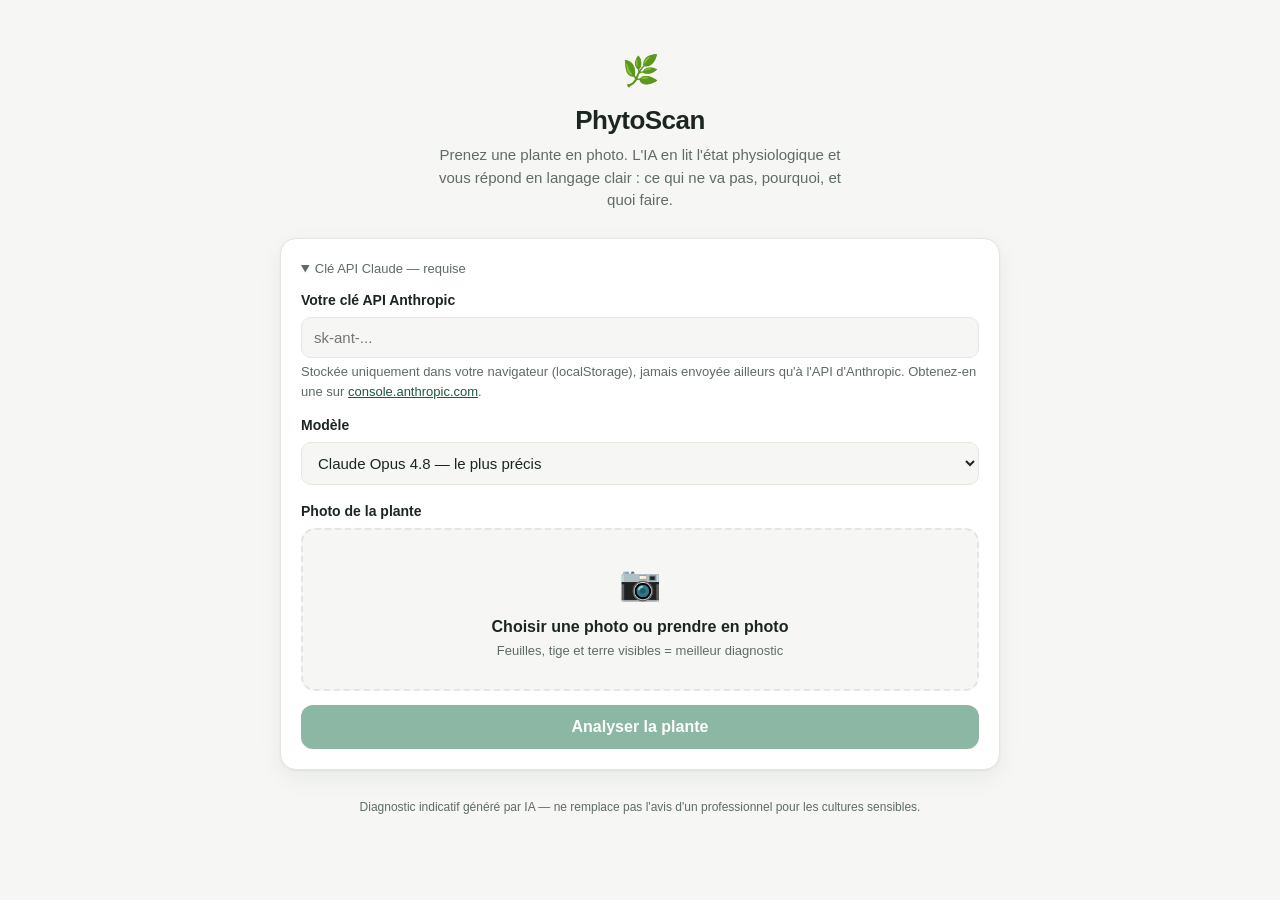
==== site/plante.html @ bd62c809 "Add PhytoScan: plant health diagnosis from a photo via Claude Vision" ====
<!doctype html>
<html lang="fr">
<head>
<meta charset="utf-8">
<meta name="viewport" content="width=device-width, initial-scale=1">
<title>PhytoScan — diagnostic de plante par photo</title>
<style>
  :root {
    --bg: #f6f7f4;
    --card: #ffffff;
    --ink: #1c2620;
    --muted: #5f6b63;
    --line: #e3e7e0;
    --brand: #2f7d5b;
    --brand-ink: #1c5a3f;
    --accent: #e8f3ec;
    --warn: #b7791f;
    --warn-bg: #fdf3e2;
    --crit: #c0392b;
    --crit-bg: #fbeae8;
    --ok: #2f7d5b;
    --ok-bg: #e8f3ec;
    --shadow: 0 1px 2px rgba(20,40,30,.06), 0 8px 24px rgba(20,40,30,.06);
    --radius: 16px;
  }
  @media (prefers-color-scheme: dark) {
    :root {
      --bg: #10140f;
      --card: #171d16;
      --ink: #e9efe8;
      --muted: #9aa89e;
      --line: #2a332a;
      --brand: #5cb98a;
      --brand-ink: #8fd4ad;
      --accent: #17281f;
      --warn: #e0a94e;
      --warn-bg: #2a2213;
      --crit: #e57a6d;
      --crit-bg: #2c1815;
      --ok: #5cb98a;
      --ok-bg: #17281f;
      --shadow: 0 1px 2px rgba(0,0,0,.3), 0 8px 24px rgba(0,0,0,.35);
    }
  }
  * { box-sizing: border-box; }
  body {
    margin: 0;
    font-family: -apple-system, BlinkMacSystemFont, "Segoe UI", Roboto, Helvetica, Arial, sans-serif;
    background: var(--bg);
    color: var(--ink);
    line-height: 1.5;
    -webkit-font-smoothing: antialiased;
  }
  .wrap { max-width: 760px; margin: 0 auto; padding: 24px 20px 64px; }
  header { text-align: center; padding: 24px 0 8px; }
  .logo { font-size: 30px; }
  h1 { font-size: 26px; margin: 8px 0 4px; letter-spacing: -.02em; }
  .sub { color: var(--muted); margin: 0 auto; max-width: 52ch; font-size: 15px; }
  .card {
    background: var(--card);
    border: 1px solid var(--line);
    border-radius: var(--radius);
    box-shadow: var(--shadow);
    padding: 20px;
    margin-top: 18px;
  }
  label { font-weight: 600; font-size: 14px; display: block; margin-bottom: 6px; }
  .hint { color: var(--muted); font-size: 13px; margin: 4px 0 0; }
  input[type="password"], select {
    width: 100%;
    padding: 11px 12px;
    border: 1px solid var(--line);
    border-radius: 10px;
    background: var(--bg);
    color: var(--ink);
    font-size: 15px;
  }
  .row { display: flex; gap: 12px; flex-wrap: wrap; }
  .row > div { flex: 1 1 200px; }
  a { color: var(--brand-ink); }
  .drop {
    border: 2px dashed var(--line);
    border-radius: 14px;
    padding: 28px 16px;
    text-align: center;
    cursor: pointer;
    transition: border-color .15s, background .15s;
    background: var(--bg);
  }
  .drop:hover, .drop.drag { border-color: var(--brand); background: var(--accent); }
  .drop .big { font-size: 34px; }
  .drop .t { font-weight: 600; margin-top: 6px; }
  .drop .s { color: var(--muted); font-size: 13px; margin-top: 2px; }
  #preview { display: none; margin-top: 14px; }
  #preview img { width: 100%; max-height: 360px; object-fit: contain; border-radius: 12px; background: var(--bg); }
  .btn {
    appearance: none; border: 0; cursor: pointer;
    background: var(--brand); color: #fff;
    font-size: 16px; font-weight: 600;
    padding: 13px 18px; border-radius: 12px; width: 100%;
    margin-top: 14px;
    transition: filter .15s, opacity .15s;
  }
  .btn:hover { filter: brightness(1.05); }
  .btn:disabled { opacity: .55; cursor: not-allowed; }
  .btn.ghost { background: transparent; color: var(--brand-ink); border: 1px solid var(--line); margin-top: 8px; }
  .hidden { display: none !important; }
  /* results */
  .score-head { display: flex; align-items: center; gap: 18px; }
  .gauge { position: relative; width: 92px; height: 92px; flex: none; }
  .gauge svg { transform: rotate(-90deg); }
  .gauge .val { position: absolute; inset: 0; display: grid; place-items: center; font-size: 22px; font-weight: 700; }
  .badge { display: inline-flex; align-items: center; gap: 6px; font-size: 13px; font-weight: 600; padding: 4px 10px; border-radius: 999px; }
  .b-sain { background: var(--ok-bg); color: var(--ok); }
  .b-attention { background: var(--warn-bg); color: var(--warn); }
  .b-critique { background: var(--crit-bg); color: var(--crit); }
  .resume { font-size: 17px; margin: 14px 0 0; }
  .plant-name { color: var(--muted); font-size: 14px; margin-top: 2px; }
  h2 { font-size: 15px; text-transform: uppercase; letter-spacing: .04em; color: var(--muted); margin: 22px 0 10px; }
  .diag {
    border: 1px solid var(--line); border-radius: 12px; padding: 14px; margin-bottom: 10px;
    border-left: 4px solid var(--line);
  }
  .diag.g-faible { border-left-color: var(--ok); }
  .diag.g-moyenne { border-left-color: var(--warn); }
  .diag.g-elevee { border-left-color: var(--crit); }
  .diag .top { display: flex; justify-content: space-between; gap: 10px; align-items: baseline; }
  .diag .name { font-weight: 600; }
  .diag .meta { font-size: 12px; color: var(--muted); white-space: nowrap; }
  .chips { margin-top: 8px; display: flex; flex-wrap: wrap; gap: 6px; }
  .chip { font-size: 12px; background: var(--bg); border: 1px solid var(--line); color: var(--muted); padding: 3px 9px; border-radius: 999px; }
  ul.actions { margin: 6px 0 0; padding-left: 20px; }
  ul.actions li { margin: 6px 0; }
  .error { background: var(--crit-bg); color: var(--crit); border: 1px solid var(--line); border-radius: 12px; padding: 12px 14px; margin-top: 14px; font-size: 14px; }
  .spinner { width: 18px; height: 18px; border: 2px solid rgba(255,255,255,.4); border-top-color: #fff; border-radius: 50%; display: inline-block; vertical-align: -3px; margin-right: 8px; animation: spin .8s linear infinite; }
  @keyframes spin { to { transform: rotate(360deg); } }
  footer { text-align: center; color: var(--muted); font-size: 12px; margin-top: 28px; }
  details.key summary { cursor: pointer; font-size: 13px; color: var(--muted); }
</style>
</head>
<body>
<div class="wrap">
  <header>
    <div class="logo">🌿</div>
    <h1>PhytoScan</h1>
    <p class="sub">Prenez une plante en photo. L'IA en lit l'état physiologique et vous répond en langage clair : ce qui ne va pas, pourquoi, et quoi faire.</p>
  </header>

  <div class="card">
    <details class="key" id="keyBlock">
      <summary>Clé API Claude — <span id="keyStatus">requise</span></summary>
      <div style="margin-top:12px">
        <label for="apiKey">Votre clé API Anthropic</label>
        <input id="apiKey" type="password" placeholder="sk-ant-..." autocomplete="off">
        <p class="hint">Stockée uniquement dans votre navigateur (localStorage), jamais envoyée ailleurs qu'à l'API d'Anthropic. Obtenez-en une sur <a href="https://console.anthropic.com/settings/keys" target="_blank" rel="noopener">console.anthropic.com</a>.</p>
      </div>
    </details>

    <div class="row" style="margin-top:14px">
      <div>
        <label for="model">Modèle</label>
        <select id="model">
          <option value="claude-opus-4-8">Claude Opus 4.8 — le plus précis</option>
          <option value="claude-sonnet-5">Claude Sonnet 5 — bon équilibre</option>
          <option value="claude-haiku-4-5">Claude Haiku 4.5 — rapide & éco</option>
        </select>
      </div>
    </div>

    <div style="margin-top:16px">
      <label>Photo de la plante</label>
      <div class="drop" id="drop">
        <div class="big">📷</div>
        <div class="t">Choisir une photo ou prendre en photo</div>
        <div class="s">Feuilles, tige et terre visibles = meilleur diagnostic</div>
      </div>
      <input id="file" type="file" accept="image/*" capture="environment" class="hidden">
      <div id="preview"><img id="previewImg" alt="Aperçu de la plante"></div>
    </div>

    <button class="btn" id="analyze" disabled>Analyser la plante</button>
    <div id="error" class="error hidden"></div>
  </div>

  <div id="results" class="card hidden">
    <div class="score-head">
      <div class="gauge">
        <svg width="92" height="92" viewBox="0 0 92 92">
          <circle cx="46" cy="46" r="40" fill="none" stroke="var(--line)" stroke-width="8"/>
          <circle id="gaugeArc" cx="46" cy="46" r="40" fill="none" stroke="var(--brand)" stroke-width="8" stroke-linecap="round" stroke-dasharray="251.2" stroke-dashoffset="251.2"/>
        </svg>
        <div class="val" id="scoreVal">–</div>
      </div>
      <div>
        <span id="stateBadge" class="badge">—</span>
        <div class="plant-name" id="plantName"></div>
      </div>
    </div>
    <p class="resume" id="resume"></p>

    <h2 id="diagTitle">Diagnostics</h2>
    <div id="diagList"></div>

    <h2>Que faire</h2>
    <ul class="actions" id="actionList"></ul>

    <button class="btn ghost" id="again">Analyser une autre plante</button>
  </div>

  <footer>
    Diagnostic indicatif généré par IA — ne remplace pas l'avis d'un professionnel pour les cultures sensibles.
  </footer>
</div>

<script>
const $ = (id) => document.getElementById(id);
const keyInput = $("apiKey"), fileInput = $("file"), drop = $("drop");
const analyzeBtn = $("analyze"), errBox = $("error"), results = $("results");
let imageData = null, imageMime = null;

// --- API key persistence ---
const savedKey = localStorage.getItem("phytoscan_key");
if (savedKey) { keyInput.value = savedKey; $("keyStatus").textContent = "enregistrée ✓"; }
else { $("keyBlock").open = true; }
keyInput.addEventListener("input", () => {
  const v = keyInput.value.trim();
  if (v) { localStorage.setItem("phytoscan_key", v); $("keyStatus").textContent = "enregistrée ✓"; }
  else { localStorage.removeItem("phytoscan_key"); $("keyStatus").textContent = "requise"; }
  refreshBtn();
});
const savedModel = localStorage.getItem("phytoscan_model");
if (savedModel) $("model").value = savedModel;
$("model").addEventListener("change", () => localStorage.setItem("phytoscan_model", $("model").value));

// --- File / camera handling ---
drop.addEventListener("click", () => fileInput.click());
drop.addEventListener("dragover", (e) => { e.preventDefault(); drop.classList.add("drag"); });
drop.addEventListener("dragleave", () => drop.classList.remove("drag"));
drop.addEventListener("drop", (e) => {
  e.preventDefault(); drop.classList.remove("drag");
  if (e.dataTransfer.files[0]) handleFile(e.dataTransfer.files[0]);
});
fileInput.addEventListener("change", () => { if (fileInput.files[0]) handleFile(fileInput.files[0]); });

function handleFile(file) {
  if (!file.type.startsWith("image/")) { showError("Merci de choisir un fichier image."); return; }
  hideError();
  const reader = new FileReader();
  reader.onload = (e) => downscale(e.target.result);
  reader.readAsDataURL(file);
}

// Downscale to keep the request light (max 1568px long edge)
function downscale(dataUrl) {
  const img = new Image();
  img.onload = () => {
    const max = 1568;
    let { width, height } = img;
    if (Math.max(width, height) > max) {
      const r = max / Math.max(width, height);
      width = Math.round(width * r); height = Math.round(height * r);
    }
    const canvas = document.createElement("canvas");
    canvas.width = width; canvas.height = height;
    canvas.getContext("2d").drawImage(img, 0, 0, width, height);
    const out = canvas.toDataURL("image/jpeg", 0.9);
    imageMime = "image/jpeg";
    imageData = out.split(",")[1];
    $("previewImg").src = out;
    $("preview").style.display = "block";
    refreshBtn();
  };
  img.src = dataUrl;
}

function refreshBtn() {
  analyzeBtn.disabled = !(imageData && keyInput.value.trim());
}

// --- Analysis ---
const SCHEMA = {
  type: "object",
  properties: {
    plante_identifiee: { type: "string" },
    etat_general: { type: "string", enum: ["sain", "attention", "critique"] },
    score_sante: { type: "integer" },
    resume: { type: "string" },
    diagnostics: {
      type: "array",
      items: {
        type: "object",
        properties: {
          probleme: { type: "string" },
          categorie: { type: "string", enum: ["eau", "lumiere", "nutriments", "parasites", "maladie", "temperature", "croissance", "autre"] },
          gravite: { type: "string", enum: ["faible", "moyenne", "elevee"] },
          indices_visuels: { type: "array", items: { type: "string" } },
          confiance: { type: "string", enum: ["faible", "moyenne", "elevee"] }
        },
        required: ["probleme", "categorie", "gravite", "indices_visuels", "confiance"],
        additionalProperties: false
      }
    },
    actions: { type: "array", items: { type: "string" } }
  },
  required: ["plante_identifiee", "etat_general", "score_sante", "resume", "diagnostics", "actions"],
  additionalProperties: false
};

const SYSTEM = `Tu es un expert en physiologie végétale et phytopathologie. À partir d'une photo, tu évalues l'état d'une plante et tu le traduis en un message clair et humain, sans jargon inutile.

Analyse les signes visibles : manque ou excès d'eau (flétrissement, texture, taches, jaunissement), carences (azote, potassium, magnésium…), parasites (pucerons, araignées rouges, cochenilles), maladies (oïdium, mildiou, taches fongiques), stress thermique ou lumineux, croissance anormale.

Règles :
- score_sante : entier 0–100 (100 = plante en parfaite santé).
- etat_general : "sain" (score ≥ 75), "attention" (40–74), "critique" (< 40).
- resume : 1 à 3 phrases, ton bienveillant et concret, comme si tu parlais au propriétaire de la plante.
- diagnostics : uniquement les problèmes réellement visibles ; liste vide si la plante est saine. indices_visuels = ce que tu observes sur la photo qui justifie le diagnostic.
- actions : gestes concrets et priorisés. Si aucune photo de plante n'est identifiable, score bas, resume qui explique poliment le problème, et actions = reprendre une photo nette.
- Réponds en français.`;

analyzeBtn.addEventListener("click", analyze);

async function analyze() {
  hideError();
  const key = keyInput.value.trim();
  if (!key || !imageData) return;
  analyzeBtn.disabled = true;
  const original = analyzeBtn.textContent;
  analyzeBtn.innerHTML = '<span class="spinner"></span>Analyse en cours…';

  try {
    const res = await fetch("https://api.anthropic.com/v1/messages", {
      method: "POST",
      headers: {
        "content-type": "application/json",
        "x-api-key": key,
        "anthropic-version": "2023-06-01",
        "anthropic-dangerous-direct-browser-access": "true"
      },
      body: JSON.stringify({
        model: $("model").value,
        max_tokens: 1500,
        system: SYSTEM,
        output_config: { format: { type: "json_schema", schema: SCHEMA } },
        messages: [{
          role: "user",
          content: [
            { type: "image", source: { type: "base64", media_type: imageMime, data: imageData } },
            { type: "text", text: "Analyse l'état physiologique de cette plante." }
          ]
        }]
      })
    });

    if (!res.ok) {
      let msg = "Erreur " + res.status;
      try { const j = await res.json(); if (j.error && j.error.message) msg += " — " + j.error.message; } catch (_) {}
      if (res.status === 401) msg = "Clé API invalide ou manquante. Vérifiez votre clé.";
      if (res.status === 429) msg = "Trop de requêtes ou quota atteint. Réessayez dans un instant.";
      throw new Error(msg);
    }

    const data = await res.json();
    const textBlock = (data.content || []).find(b => b.type === "text");
    if (!textBlock) throw new Error("Réponse inattendue de l'API.");
    render(JSON.parse(textBlock.text));
  } catch (e) {
    showError(e.message || "Une erreur est survenue.");
  } finally {
    analyzeBtn.innerHTML = original;
    analyzeBtn.disabled = false;
  }
}

const CAT_ICON = { eau: "💧", lumiere: "☀️", nutriments: "🧪", parasites: "🐛", maladie: "🦠", temperature: "🌡️", croissance: "📏", autre: "🔎" };
const CAT_LABEL = { eau: "Eau", lumiere: "Lumière", nutriments: "Nutriments", parasites: "Parasites", maladie: "Maladie", temperature: "Température", croissance: "Croissance", autre: "Autre" };
const GRAV_LABEL = { faible: "gravité faible", moyenne: "gravité moyenne", elevee: "gravité élevée" };

function render(r) {
  // gauge
  const score = Math.max(0, Math.min(100, r.score_sante));
  $("scoreVal").textContent = score;
  const arc = $("gaugeArc");
  const circ = 251.2;
  arc.style.strokeDashoffset = circ - (circ * score / 100);
  arc.style.stroke = score >= 75 ? "var(--ok)" : score >= 40 ? "var(--warn)" : "var(--crit)";

  const badge = $("stateBadge");
  badge.className = "badge b-" + r.etat_general;
  const bl = { sain: "✅ Plante saine", attention: "⚠️ À surveiller", critique: "⛔ État critique" };
  badge.textContent = bl[r.etat_general] || r.etat_general;

  $("plantName").textContent = r.plante_identifiee ? "Plante : " + r.plante_identifiee : "";
  $("resume").textContent = r.resume;

  // diagnostics
  const list = $("diagList");
  list.innerHTML = "";
  if (!r.diagnostics || r.diagnostics.length === 0) {
    $("diagTitle").classList.add("hidden");
  } else {
    $("diagTitle").classList.remove("hidden");
    r.diagnostics.forEach(d => {
      const el = document.createElement("div");
      el.className = "diag g-" + d.gravite;
      const chips = (d.indices_visuels || []).map(i => `<span class="chip">${esc(i)}</span>`).join("");
      el.innerHTML = `
        <div class="top">
          <div class="name">${CAT_ICON[d.categorie] || "🔎"} ${esc(d.probleme)}</div>
          <div class="meta">${CAT_LABEL[d.categorie] || ""} · ${GRAV_LABEL[d.gravite]} · confiance ${esc(d.confiance)}</div>
        </div>
        <div class="chips">${chips}</div>`;
      list.appendChild(el);
    });
  }

  // actions
  const ul = $("actionList");
  ul.innerHTML = "";
  (r.actions || []).forEach(a => {
    const li = document.createElement("li");
    li.textContent = a;
    ul.appendChild(li);
  });

  results.classList.remove("hidden");
  results.scrollIntoView({ behavior: "smooth", block: "start" });
}

function esc(s) { const d = document.createElement("div"); d.textContent = s; return d.innerHTML; }
function showError(m) { errBox.textContent = m; errBox.classList.remove("hidden"); }
function hideError() { errBox.classList.add("hidden"); }

$("again").addEventListener("click", () => {
  results.classList.add("hidden");
  imageData = null;
  $("preview").style.display = "none";
  fileInput.value = "";
  refreshBtn();
  window.scrollTo({ top: 0, behavior: "smooth" });
});
</script>
</body>
</html>
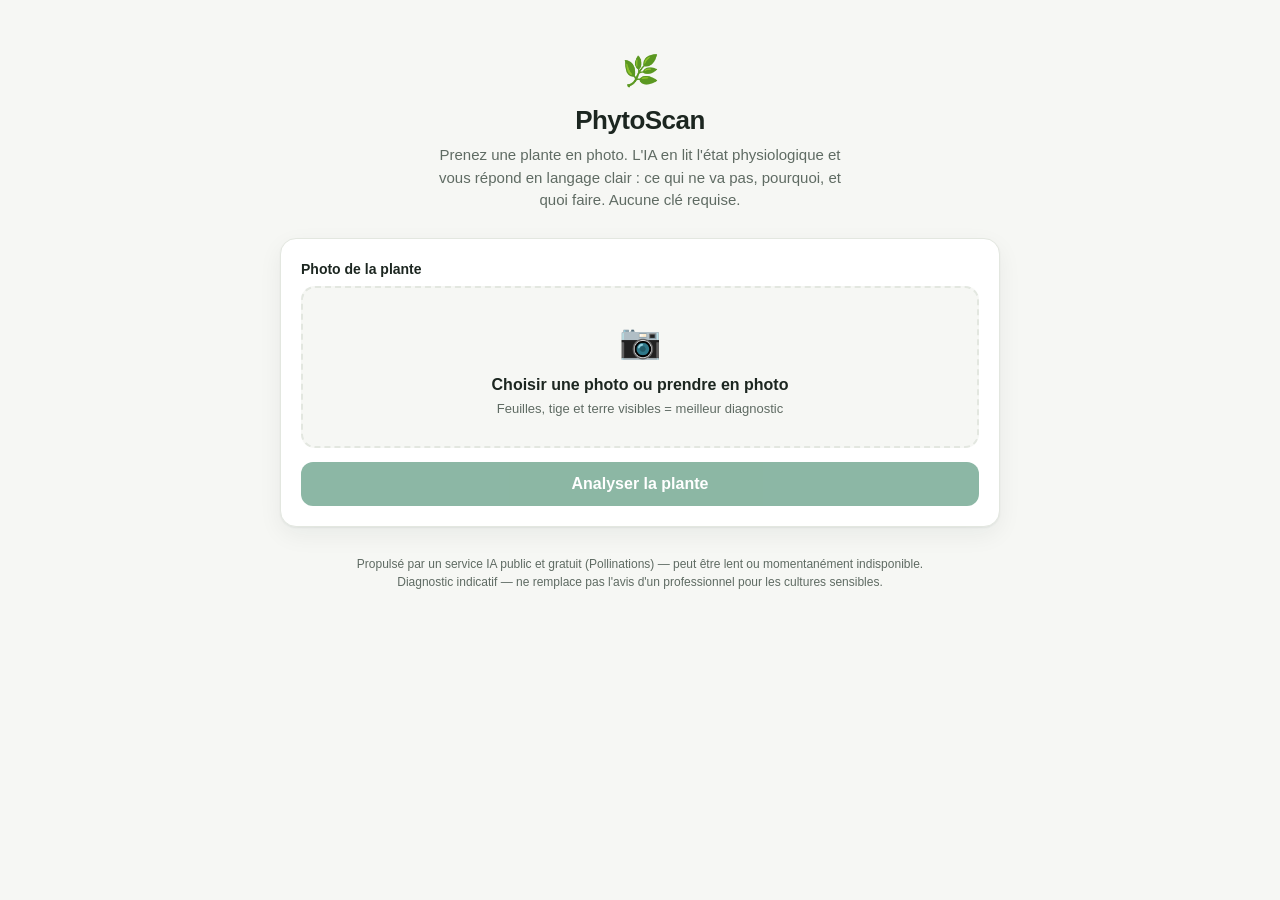
==== commit 5a989875: "PhytoScan: use free Pollinations LLM (no API key) instead of Claude API" ====
--- a/site/plante.html
+++ b/site/plante.html
@@ -65,18 +65,6 @@
     margin-top: 18px;
   }
   label { font-weight: 600; font-size: 14px; display: block; margin-bottom: 6px; }
-  .hint { color: var(--muted); font-size: 13px; margin: 4px 0 0; }
-  input[type="password"], select {
-    width: 100%;
-    padding: 11px 12px;
-    border: 1px solid var(--line);
-    border-radius: 10px;
-    background: var(--bg);
-    color: var(--ink);
-    font-size: 15px;
-  }
-  .row { display: flex; gap: 12px; flex-wrap: wrap; }
-  .row > div { flex: 1 1 200px; }
   a { color: var(--brand-ink); }
   .drop {
     border: 2px dashed var(--line);
@@ -135,7 +123,6 @@
   .spinner { width: 18px; height: 18px; border: 2px solid rgba(255,255,255,.4); border-top-color: #fff; border-radius: 50%; display: inline-block; vertical-align: -3px; margin-right: 8px; animation: spin .8s linear infinite; }
   @keyframes spin { to { transform: rotate(360deg); } }
   footer { text-align: center; color: var(--muted); font-size: 12px; margin-top: 28px; }
-  details.key summary { cursor: pointer; font-size: 13px; color: var(--muted); }
 </style>
 </head>
 <body>
@@ -143,31 +130,11 @@
   <header>
     <div class="logo">🌿</div>
     <h1>PhytoScan</h1>
-    <p class="sub">Prenez une plante en photo. L'IA en lit l'état physiologique et vous répond en langage clair : ce qui ne va pas, pourquoi, et quoi faire.</p>
+    <p class="sub">Prenez une plante en photo. L'IA en lit l'état physiologique et vous répond en langage clair : ce qui ne va pas, pourquoi, et quoi faire. Aucune clé requise.</p>
   </header>
 
   <div class="card">
-    <details class="key" id="keyBlock">
-      <summary>Clé API Claude — <span id="keyStatus">requise</span></summary>
-      <div style="margin-top:12px">
-        <label for="apiKey">Votre clé API Anthropic</label>
-        <input id="apiKey" type="password" placeholder="sk-ant-..." autocomplete="off">
-        <p class="hint">Stockée uniquement dans votre navigateur (localStorage), jamais envoyée ailleurs qu'à l'API d'Anthropic. Obtenez-en une sur <a href="https://console.anthropic.com/settings/keys" target="_blank" rel="noopener">console.anthropic.com</a>.</p>
-      </div>
-    </details>
-
-    <div class="row" style="margin-top:14px">
-      <div>
-        <label for="model">Modèle</label>
-        <select id="model">
-          <option value="claude-opus-4-8">Claude Opus 4.8 — le plus précis</option>
-          <option value="claude-sonnet-5">Claude Sonnet 5 — bon équilibre</option>
-          <option value="claude-haiku-4-5">Claude Haiku 4.5 — rapide & éco</option>
-        </select>
-      </div>
-    </div>
-
-    <div style="margin-top:16px">
+    <div>
       <label>Photo de la plante</label>
       <div class="drop" id="drop">
         <div class="big">📷</div>
@@ -208,29 +175,19 @@
   </div>
 
   <footer>
-    Diagnostic indicatif généré par IA — ne remplace pas l'avis d'un professionnel pour les cultures sensibles.
+    Propulsé par un service IA public et gratuit (Pollinations) — peut être lent ou momentanément indisponible.<br>
+    Diagnostic indicatif — ne remplace pas l'avis d'un professionnel pour les cultures sensibles.
   </footer>
 </div>
 
 <script>
 const $ = (id) => document.getElementById(id);
-const keyInput = $("apiKey"), fileInput = $("file"), drop = $("drop");
+const fileInput = $("file"), drop = $("drop");
 const analyzeBtn = $("analyze"), errBox = $("error"), results = $("results");
 let imageData = null, imageMime = null;
 
-// --- API key persistence ---
-const savedKey = localStorage.getItem("phytoscan_key");
-if (savedKey) { keyInput.value = savedKey; $("keyStatus").textContent = "enregistrée ✓"; }
-else { $("keyBlock").open = true; }
-keyInput.addEventListener("input", () => {
-  const v = keyInput.value.trim();
-  if (v) { localStorage.setItem("phytoscan_key", v); $("keyStatus").textContent = "enregistrée ✓"; }
-  else { localStorage.removeItem("phytoscan_key"); $("keyStatus").textContent = "requise"; }
-  refreshBtn();
-});
-const savedModel = localStorage.getItem("phytoscan_model");
-if (savedModel) $("model").value = savedModel;
-$("model").addEventListener("change", () => localStorage.setItem("phytoscan_model", $("model").value));
+const ENDPOINT = "https://text.pollinations.ai/openai";
+const MODEL = "openai";
 
 // --- File / camera handling ---
 drop.addEventListener("click", () => fileInput.click());
@@ -250,11 +207,11 @@
   reader.readAsDataURL(file);
 }
 
-// Downscale to keep the request light (max 1568px long edge)
+// Downscale to keep the request light for the free service (max 1280px long edge)
 function downscale(dataUrl) {
   const img = new Image();
   img.onload = () => {
-    const max = 1568;
+    const max = 1280;
     let { width, height } = img;
     if (Math.max(width, height) > max) {
       const r = max / Math.max(width, height);
@@ -263,9 +220,9 @@
     const canvas = document.createElement("canvas");
     canvas.width = width; canvas.height = height;
     canvas.getContext("2d").drawImage(img, 0, 0, width, height);
-    const out = canvas.toDataURL("image/jpeg", 0.9);
+    const out = canvas.toDataURL("image/jpeg", 0.85);
     imageMime = "image/jpeg";
-    imageData = out.split(",")[1];
+    imageData = out; // full data URL, used directly by the OpenAI-style image_url
     $("previewImg").src = out;
     $("preview").style.display = "block";
     refreshBtn();
@@ -273,112 +230,121 @@
   img.src = dataUrl;
 }
 
-function refreshBtn() {
-  analyzeBtn.disabled = !(imageData && keyInput.value.trim());
-}
-
-// --- Analysis ---
-const SCHEMA = {
-  type: "object",
-  properties: {
-    plante_identifiee: { type: "string" },
-    etat_general: { type: "string", enum: ["sain", "attention", "critique"] },
-    score_sante: { type: "integer" },
-    resume: { type: "string" },
-    diagnostics: {
-      type: "array",
-      items: {
-        type: "object",
-        properties: {
-          probleme: { type: "string" },
-          categorie: { type: "string", enum: ["eau", "lumiere", "nutriments", "parasites", "maladie", "temperature", "croissance", "autre"] },
-          gravite: { type: "string", enum: ["faible", "moyenne", "elevee"] },
-          indices_visuels: { type: "array", items: { type: "string" } },
-          confiance: { type: "string", enum: ["faible", "moyenne", "elevee"] }
-        },
-        required: ["probleme", "categorie", "gravite", "indices_visuels", "confiance"],
-        additionalProperties: false
-      }
-    },
-    actions: { type: "array", items: { type: "string" } }
-  },
-  required: ["plante_identifiee", "etat_general", "score_sante", "resume", "diagnostics", "actions"],
-  additionalProperties: false
-};
-
+function refreshBtn() { analyzeBtn.disabled = !imageData; }
+
+// --- Prompt: strict JSON, described inline (no server-side schema enforcement) ---
 const SYSTEM = `Tu es un expert en physiologie végétale et phytopathologie. À partir d'une photo, tu évalues l'état d'une plante et tu le traduis en un message clair et humain, sans jargon inutile.
 
 Analyse les signes visibles : manque ou excès d'eau (flétrissement, texture, taches, jaunissement), carences (azote, potassium, magnésium…), parasites (pucerons, araignées rouges, cochenilles), maladies (oïdium, mildiou, taches fongiques), stress thermique ou lumineux, croissance anormale.
 
-Règles :
-- score_sante : entier 0–100 (100 = plante en parfaite santé).
-- etat_general : "sain" (score ≥ 75), "attention" (40–74), "critique" (< 40).
-- resume : 1 à 3 phrases, ton bienveillant et concret, comme si tu parlais au propriétaire de la plante.
-- diagnostics : uniquement les problèmes réellement visibles ; liste vide si la plante est saine. indices_visuels = ce que tu observes sur la photo qui justifie le diagnostic.
-- actions : gestes concrets et priorisés. Si aucune photo de plante n'est identifiable, score bas, resume qui explique poliment le problème, et actions = reprendre une photo nette.
-- Réponds en français.`;
+Tu réponds UNIQUEMENT avec un objet JSON valide, sans texte autour, sans balises de code, correspondant EXACTEMENT à cette structure :
+{
+  "plante_identifiee": string,            // nom probable de la plante, ou "" si inconnu
+  "etat_general": "sain" | "attention" | "critique",
+  "score_sante": number,                  // entier 0-100 (100 = parfaite santé)
+  "resume": string,                       // 1 à 3 phrases, ton bienveillant et concret pour le propriétaire
+  "diagnostics": [                         // uniquement les problèmes réellement visibles ; [] si saine
+    {
+      "probleme": string,
+      "categorie": "eau" | "lumiere" | "nutriments" | "parasites" | "maladie" | "temperature" | "croissance" | "autre",
+      "gravite": "faible" | "moyenne" | "elevee",
+      "indices_visuels": [string],        // ce que tu observes sur la photo qui justifie le diagnostic
+      "confiance": "faible" | "moyenne" | "elevee"
+    }
+  ],
+  "actions": [string]                      // gestes concrets et priorisés
+}
+
+Règles : score_sante ≥ 75 => "sain", 40-74 => "attention", < 40 => "critique". Si aucune plante n'est identifiable sur la photo, mets un score bas, explique poliment dans "resume" et propose de reprendre une photo nette dans "actions". Réponds en français.`;
 
 analyzeBtn.addEventListener("click", analyze);
 
 async function analyze() {
   hideError();
-  const key = keyInput.value.trim();
-  if (!key || !imageData) return;
+  if (!imageData) return;
   analyzeBtn.disabled = true;
   const original = analyzeBtn.textContent;
-  analyzeBtn.innerHTML = '<span class="spinner"></span>Analyse en cours…';
+  analyzeBtn.innerHTML = '<span class="spinner"></span>Analyse en cours… (peut prendre 10–30 s)';
 
   try {
-    const res = await fetch("https://api.anthropic.com/v1/messages", {
+    const res = await fetch(ENDPOINT, {
       method: "POST",
-      headers: {
-        "content-type": "application/json",
-        "x-api-key": key,
-        "anthropic-version": "2023-06-01",
-        "anthropic-dangerous-direct-browser-access": "true"
-      },
+      headers: { "content-type": "application/json" },
       body: JSON.stringify({
-        model: $("model").value,
-        max_tokens: 1500,
-        system: SYSTEM,
-        output_config: { format: { type: "json_schema", schema: SCHEMA } },
-        messages: [{
-          role: "user",
-          content: [
-            { type: "image", source: { type: "base64", media_type: imageMime, data: imageData } },
-            { type: "text", text: "Analyse l'état physiologique de cette plante." }
-          ]
-        }]
+        model: MODEL,
+        messages: [
+          { role: "system", content: SYSTEM },
+          {
+            role: "user",
+            content: [
+              { type: "text", text: "Analyse l'état physiologique de cette plante et renvoie le JSON demandé." },
+              { type: "image_url", image_url: { url: imageData } }
+            ]
+          }
+        ],
+        response_format: { type: "json_object" }
       })
     });
 
     if (!res.ok) {
-      let msg = "Erreur " + res.status;
-      try { const j = await res.json(); if (j.error && j.error.message) msg += " — " + j.error.message; } catch (_) {}
-      if (res.status === 401) msg = "Clé API invalide ou manquante. Vérifiez votre clé.";
-      if (res.status === 429) msg = "Trop de requêtes ou quota atteint. Réessayez dans un instant.";
+      let msg = "Le service IA a répondu " + res.status + ".";
+      if (res.status === 429) msg = "Trop de requêtes sur le service gratuit. Patientez un instant et réessayez.";
+      if (res.status >= 500) msg = "Le service IA gratuit est momentanément indisponible. Réessayez dans un moment.";
       throw new Error(msg);
     }
 
-    const data = await res.json();
-    const textBlock = (data.content || []).find(b => b.type === "text");
-    if (!textBlock) throw new Error("Réponse inattendue de l'API.");
-    render(JSON.parse(textBlock.text));
+    const raw = await res.text();
+    const content = extractContent(raw);
+    const parsed = parseJson(content);
+    if (!parsed) throw new Error("Réponse illisible du service IA. Réessayez avec une photo nette.");
+    render(parsed);
   } catch (e) {
-    showError(e.message || "Une erreur est survenue.");
+    const m = (e && e.message) ? e.message : "Une erreur est survenue.";
+    showError(/failed to fetch|networkerror/i.test(m) ? "Impossible de joindre le service IA (réseau ou service indisponible). Réessayez." : m);
   } finally {
     analyzeBtn.innerHTML = original;
     analyzeBtn.disabled = false;
   }
 }
 
+// Pollinations /openai returns an OpenAI-style JSON; extract the message content.
+function extractContent(raw) {
+  try {
+    const data = JSON.parse(raw);
+    if (data && data.choices && data.choices[0] && data.choices[0].message) {
+      return data.choices[0].message.content;
+    }
+    // Some responses may already be the object we want
+    if (data && data.etat_general) return raw;
+  } catch (_) { /* not JSON envelope — treat raw as content */ }
+  return raw;
+}
+
+// Robustly parse a JSON object that may be wrapped in prose or code fences.
+function parseJson(text) {
+  if (typeof text !== "string") text = String(text);
+  let t = text.trim().replace(/^```(?:json)?/i, "").replace(/```$/,"").trim();
+  try { return JSON.parse(t); } catch (_) {}
+  const start = t.indexOf("{"), end = t.lastIndexOf("}");
+  if (start !== -1 && end > start) {
+    try { return JSON.parse(t.slice(start, end + 1)); } catch (_) {}
+  }
+  return null;
+}
+
 const CAT_ICON = { eau: "💧", lumiere: "☀️", nutriments: "🧪", parasites: "🐛", maladie: "🦠", temperature: "🌡️", croissance: "📏", autre: "🔎" };
 const CAT_LABEL = { eau: "Eau", lumiere: "Lumière", nutriments: "Nutriments", parasites: "Parasites", maladie: "Maladie", temperature: "Température", croissance: "Croissance", autre: "Autre" };
 const GRAV_LABEL = { faible: "gravité faible", moyenne: "gravité moyenne", elevee: "gravité élevée" };
 
 function render(r) {
-  // gauge
-  const score = Math.max(0, Math.min(100, r.score_sante));
+  let score = Number(r.score_sante);
+  if (!isFinite(score)) score = 0;
+  score = Math.max(0, Math.min(100, Math.round(score)));
+  let etat = r.etat_general;
+  if (!["sain", "attention", "critique"].includes(etat)) {
+    etat = score >= 75 ? "sain" : score >= 40 ? "attention" : "critique";
+  }
+
   $("scoreVal").textContent = score;
   const arc = $("gaugeArc");
   const circ = 251.2;
@@ -386,38 +352,39 @@
   arc.style.stroke = score >= 75 ? "var(--ok)" : score >= 40 ? "var(--warn)" : "var(--crit)";
 
   const badge = $("stateBadge");
-  badge.className = "badge b-" + r.etat_general;
+  badge.className = "badge b-" + etat;
   const bl = { sain: "✅ Plante saine", attention: "⚠️ À surveiller", critique: "⛔ État critique" };
-  badge.textContent = bl[r.etat_general] || r.etat_general;
+  badge.textContent = bl[etat];
 
   $("plantName").textContent = r.plante_identifiee ? "Plante : " + r.plante_identifiee : "";
-  $("resume").textContent = r.resume;
-
-  // diagnostics
+  $("resume").textContent = r.resume || "";
+
   const list = $("diagList");
   list.innerHTML = "";
-  if (!r.diagnostics || r.diagnostics.length === 0) {
+  const diags = Array.isArray(r.diagnostics) ? r.diagnostics : [];
+  if (diags.length === 0) {
     $("diagTitle").classList.add("hidden");
   } else {
     $("diagTitle").classList.remove("hidden");
-    r.diagnostics.forEach(d => {
+    diags.forEach(d => {
+      const grav = ["faible","moyenne","elevee"].includes(d.gravite) ? d.gravite : "moyenne";
       const el = document.createElement("div");
-      el.className = "diag g-" + d.gravite;
-      const chips = (d.indices_visuels || []).map(i => `<span class="chip">${esc(i)}</span>`).join("");
+      el.className = "diag g-" + grav;
+      const indices = Array.isArray(d.indices_visuels) ? d.indices_visuels : [];
+      const chips = indices.map(i => `<span class="chip">${esc(i)}</span>`).join("");
       el.innerHTML = `
         <div class="top">
-          <div class="name">${CAT_ICON[d.categorie] || "🔎"} ${esc(d.probleme)}</div>
-          <div class="meta">${CAT_LABEL[d.categorie] || ""} · ${GRAV_LABEL[d.gravite]} · confiance ${esc(d.confiance)}</div>
+          <div class="name">${CAT_ICON[d.categorie] || "🔎"} ${esc(d.probleme || "Problème")}</div>
+          <div class="meta">${CAT_LABEL[d.categorie] || ""} · ${GRAV_LABEL[grav]}${d.confiance ? " · confiance " + esc(d.confiance) : ""}</div>
         </div>
         <div class="chips">${chips}</div>`;
       list.appendChild(el);
     });
   }
 
-  // actions
   const ul = $("actionList");
   ul.innerHTML = "";
-  (r.actions || []).forEach(a => {
+  (Array.isArray(r.actions) ? r.actions : []).forEach(a => {
     const li = document.createElement("li");
     li.textContent = a;
     ul.appendChild(li);
@@ -427,7 +394,7 @@
   results.scrollIntoView({ behavior: "smooth", block: "start" });
 }
 
-function esc(s) { const d = document.createElement("div"); d.textContent = s; return d.innerHTML; }
+function esc(s) { const d = document.createElement("div"); d.textContent = s == null ? "" : String(s); return d.innerHTML; }
 function showError(m) { errBox.textContent = m; errBox.classList.remove("hidden"); }
 function hideError() { errBox.classList.add("hidden"); }
 
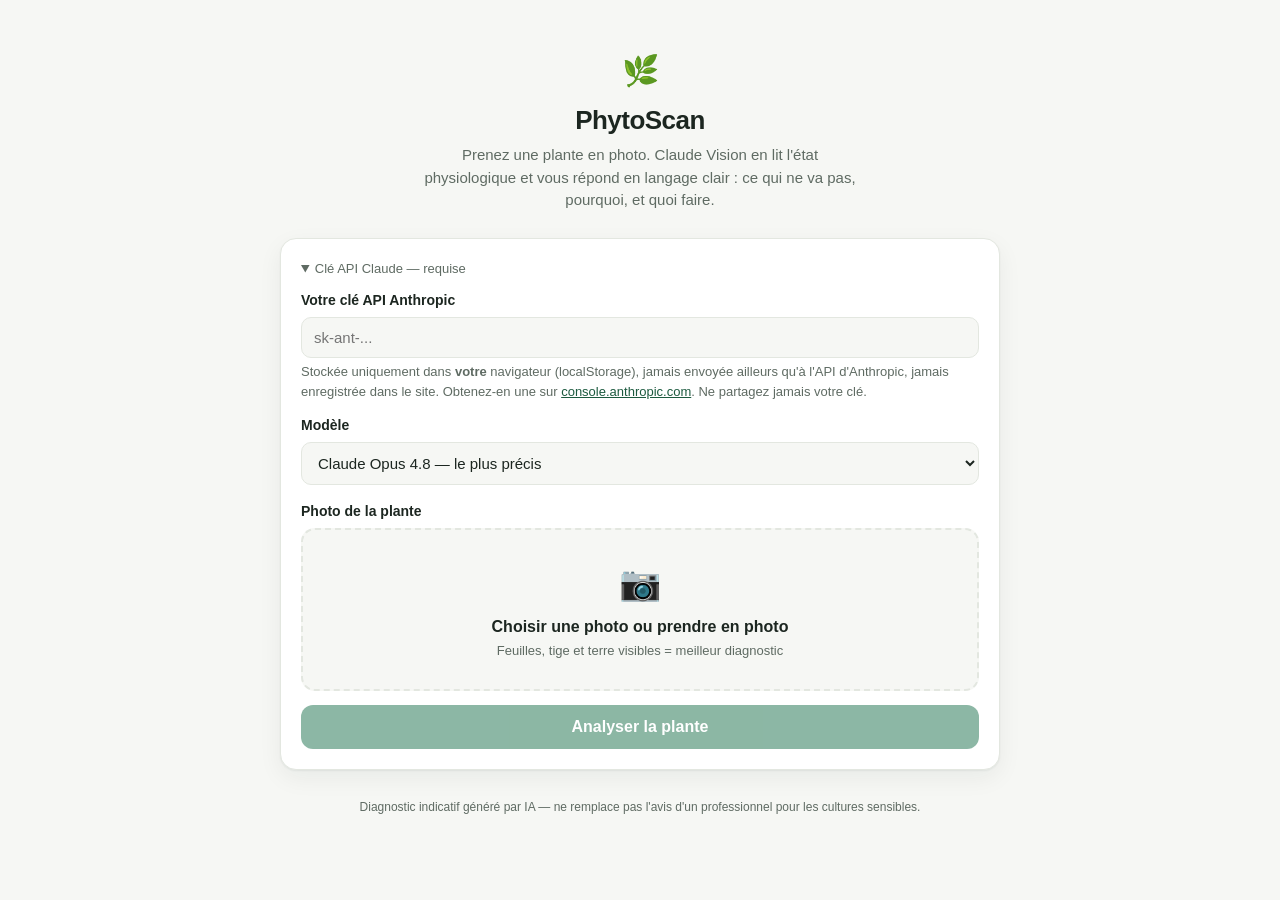
==== commit 3c7cd6ad: "PhytoScan: Claude Vision with user-provided key (stored locally, none in repo)" ====
--- a/site/plante.html
+++ b/site/plante.html
@@ -65,6 +65,18 @@
     margin-top: 18px;
   }
   label { font-weight: 600; font-size: 14px; display: block; margin-bottom: 6px; }
+  .hint { color: var(--muted); font-size: 13px; margin: 4px 0 0; }
+  input[type="password"], select {
+    width: 100%;
+    padding: 11px 12px;
+    border: 1px solid var(--line);
+    border-radius: 10px;
+    background: var(--bg);
+    color: var(--ink);
+    font-size: 15px;
+  }
+  .row { display: flex; gap: 12px; flex-wrap: wrap; }
+  .row > div { flex: 1 1 200px; }
   a { color: var(--brand-ink); }
   .drop {
     border: 2px dashed var(--line);
@@ -123,6 +135,7 @@
   .spinner { width: 18px; height: 18px; border: 2px solid rgba(255,255,255,.4); border-top-color: #fff; border-radius: 50%; display: inline-block; vertical-align: -3px; margin-right: 8px; animation: spin .8s linear infinite; }
   @keyframes spin { to { transform: rotate(360deg); } }
   footer { text-align: center; color: var(--muted); font-size: 12px; margin-top: 28px; }
+  details.key summary { cursor: pointer; font-size: 13px; color: var(--muted); }
 </style>
 </head>
 <body>
@@ -130,11 +143,31 @@
   <header>
     <div class="logo">🌿</div>
     <h1>PhytoScan</h1>
-    <p class="sub">Prenez une plante en photo. L'IA en lit l'état physiologique et vous répond en langage clair : ce qui ne va pas, pourquoi, et quoi faire. Aucune clé requise.</p>
+    <p class="sub">Prenez une plante en photo. Claude Vision en lit l'état physiologique et vous répond en langage clair : ce qui ne va pas, pourquoi, et quoi faire.</p>
   </header>
 
   <div class="card">
-    <div>
+    <details class="key" id="keyBlock">
+      <summary>Clé API Claude — <span id="keyStatus">requise</span></summary>
+      <div style="margin-top:12px">
+        <label for="apiKey">Votre clé API Anthropic</label>
+        <input id="apiKey" type="password" placeholder="sk-ant-..." autocomplete="off">
+        <p class="hint">Stockée uniquement dans <strong>votre</strong> navigateur (localStorage), jamais envoyée ailleurs qu'à l'API d'Anthropic, jamais enregistrée dans le site. Obtenez-en une sur <a href="https://console.anthropic.com/settings/keys" target="_blank" rel="noopener">console.anthropic.com</a>. Ne partagez jamais votre clé.</p>
+      </div>
+    </details>
+
+    <div class="row" style="margin-top:14px">
+      <div>
+        <label for="model">Modèle</label>
+        <select id="model">
+          <option value="claude-opus-4-8">Claude Opus 4.8 — le plus précis</option>
+          <option value="claude-sonnet-5">Claude Sonnet 5 — bon équilibre</option>
+          <option value="claude-haiku-4-5">Claude Haiku 4.5 — rapide & éco</option>
+        </select>
+      </div>
+    </div>
+
+    <div style="margin-top:16px">
       <label>Photo de la plante</label>
       <div class="drop" id="drop">
         <div class="big">📷</div>
@@ -175,19 +208,29 @@
   </div>
 
   <footer>
-    Propulsé par un service IA public et gratuit (Pollinations) — peut être lent ou momentanément indisponible.<br>
-    Diagnostic indicatif — ne remplace pas l'avis d'un professionnel pour les cultures sensibles.
+    Diagnostic indicatif généré par IA — ne remplace pas l'avis d'un professionnel pour les cultures sensibles.
   </footer>
 </div>
 
 <script>
 const $ = (id) => document.getElementById(id);
-const fileInput = $("file"), drop = $("drop");
+const keyInput = $("apiKey"), fileInput = $("file"), drop = $("drop");
 const analyzeBtn = $("analyze"), errBox = $("error"), results = $("results");
 let imageData = null, imageMime = null;
 
-const ENDPOINT = "https://text.pollinations.ai/openai";
-const MODEL = "openai";
+// --- API key persistence (local only, never committed) ---
+const savedKey = localStorage.getItem("phytoscan_key");
+if (savedKey) { keyInput.value = savedKey; $("keyStatus").textContent = "enregistrée ✓"; }
+else { $("keyBlock").open = true; }
+keyInput.addEventListener("input", () => {
+  const v = keyInput.value.trim();
+  if (v) { localStorage.setItem("phytoscan_key", v); $("keyStatus").textContent = "enregistrée ✓"; }
+  else { localStorage.removeItem("phytoscan_key"); $("keyStatus").textContent = "requise"; }
+  refreshBtn();
+});
+const savedModel = localStorage.getItem("phytoscan_model");
+if (savedModel) $("model").value = savedModel;
+$("model").addEventListener("change", () => localStorage.setItem("phytoscan_model", $("model").value));
 
 // --- File / camera handling ---
 drop.addEventListener("click", () => fileInput.click());
@@ -207,11 +250,11 @@
   reader.readAsDataURL(file);
 }
 
-// Downscale to keep the request light for the free service (max 1280px long edge)
+// Downscale to keep the request light (max 1568px long edge)
 function downscale(dataUrl) {
   const img = new Image();
   img.onload = () => {
-    const max = 1280;
+    const max = 1568;
     let { width, height } = img;
     if (Math.max(width, height) > max) {
       const r = max / Math.max(width, height);
@@ -220,9 +263,9 @@
     const canvas = document.createElement("canvas");
     canvas.width = width; canvas.height = height;
     canvas.getContext("2d").drawImage(img, 0, 0, width, height);
-    const out = canvas.toDataURL("image/jpeg", 0.85);
+    const out = canvas.toDataURL("image/jpeg", 0.9);
     imageMime = "image/jpeg";
-    imageData = out; // full data URL, used directly by the OpenAI-style image_url
+    imageData = out.split(",")[1]; // base64 payload only, for the Claude image block
     $("previewImg").src = out;
     $("preview").style.display = "block";
     refreshBtn();
@@ -230,105 +273,115 @@
   img.src = dataUrl;
 }
 
-function refreshBtn() { analyzeBtn.disabled = !imageData; }
-
-// --- Prompt: strict JSON, described inline (no server-side schema enforcement) ---
+function refreshBtn() {
+  analyzeBtn.disabled = !(imageData && keyInput.value.trim());
+}
+
+// --- Analysis via Claude Vision (structured output) ---
+const SCHEMA = {
+  type: "object",
+  properties: {
+    plante_identifiee: { type: "string" },
+    etat_general: { type: "string", enum: ["sain", "attention", "critique"] },
+    score_sante: { type: "integer" },
+    resume: { type: "string" },
+    diagnostics: {
+      type: "array",
+      items: {
+        type: "object",
+        properties: {
+          probleme: { type: "string" },
+          categorie: { type: "string", enum: ["eau", "lumiere", "nutriments", "parasites", "maladie", "temperature", "croissance", "autre"] },
+          gravite: { type: "string", enum: ["faible", "moyenne", "elevee"] },
+          indices_visuels: { type: "array", items: { type: "string" } },
+          confiance: { type: "string", enum: ["faible", "moyenne", "elevee"] }
+        },
+        required: ["probleme", "categorie", "gravite", "indices_visuels", "confiance"],
+        additionalProperties: false
+      }
+    },
+    actions: { type: "array", items: { type: "string" } }
+  },
+  required: ["plante_identifiee", "etat_general", "score_sante", "resume", "diagnostics", "actions"],
+  additionalProperties: false
+};
+
 const SYSTEM = `Tu es un expert en physiologie végétale et phytopathologie. À partir d'une photo, tu évalues l'état d'une plante et tu le traduis en un message clair et humain, sans jargon inutile.
 
 Analyse les signes visibles : manque ou excès d'eau (flétrissement, texture, taches, jaunissement), carences (azote, potassium, magnésium…), parasites (pucerons, araignées rouges, cochenilles), maladies (oïdium, mildiou, taches fongiques), stress thermique ou lumineux, croissance anormale.
 
-Tu réponds UNIQUEMENT avec un objet JSON valide, sans texte autour, sans balises de code, correspondant EXACTEMENT à cette structure :
-{
-  "plante_identifiee": string,            // nom probable de la plante, ou "" si inconnu
-  "etat_general": "sain" | "attention" | "critique",
-  "score_sante": number,                  // entier 0-100 (100 = parfaite santé)
-  "resume": string,                       // 1 à 3 phrases, ton bienveillant et concret pour le propriétaire
-  "diagnostics": [                         // uniquement les problèmes réellement visibles ; [] si saine
-    {
-      "probleme": string,
-      "categorie": "eau" | "lumiere" | "nutriments" | "parasites" | "maladie" | "temperature" | "croissance" | "autre",
-      "gravite": "faible" | "moyenne" | "elevee",
-      "indices_visuels": [string],        // ce que tu observes sur la photo qui justifie le diagnostic
-      "confiance": "faible" | "moyenne" | "elevee"
-    }
-  ],
-  "actions": [string]                      // gestes concrets et priorisés
-}
-
-Règles : score_sante ≥ 75 => "sain", 40-74 => "attention", < 40 => "critique". Si aucune plante n'est identifiable sur la photo, mets un score bas, explique poliment dans "resume" et propose de reprendre une photo nette dans "actions". Réponds en français.`;
+Règles :
+- score_sante : entier 0–100 (100 = plante en parfaite santé).
+- etat_general : "sain" (score ≥ 75), "attention" (40–74), "critique" (< 40).
+- resume : 1 à 3 phrases, ton bienveillant et concret, comme si tu parlais au propriétaire de la plante.
+- diagnostics : uniquement les problèmes réellement visibles ; liste vide si la plante est saine. indices_visuels = ce que tu observes sur la photo qui justifie le diagnostic.
+- actions : gestes concrets et priorisés. Si aucune photo de plante n'est identifiable, score bas, resume qui explique poliment le problème, et actions = reprendre une photo nette.
+- Réponds en français.`;
 
 analyzeBtn.addEventListener("click", analyze);
 
 async function analyze() {
   hideError();
-  if (!imageData) return;
+  const key = keyInput.value.trim();
+  if (!key || !imageData) return;
   analyzeBtn.disabled = true;
   const original = analyzeBtn.textContent;
-  analyzeBtn.innerHTML = '<span class="spinner"></span>Analyse en cours… (peut prendre 10–30 s)';
+  analyzeBtn.innerHTML = '<span class="spinner"></span>Analyse en cours…';
 
   try {
-    const res = await fetch(ENDPOINT, {
+    const res = await fetch("https://api.anthropic.com/v1/messages", {
       method: "POST",
-      headers: { "content-type": "application/json" },
+      headers: {
+        "content-type": "application/json",
+        "x-api-key": key,
+        "anthropic-version": "2023-06-01",
+        "anthropic-dangerous-direct-browser-access": "true"
+      },
       body: JSON.stringify({
-        model: MODEL,
-        messages: [
-          { role: "system", content: SYSTEM },
-          {
-            role: "user",
-            content: [
-              { type: "text", text: "Analyse l'état physiologique de cette plante et renvoie le JSON demandé." },
-              { type: "image_url", image_url: { url: imageData } }
-            ]
-          }
-        ],
-        response_format: { type: "json_object" }
+        model: $("model").value,
+        max_tokens: 1500,
+        system: SYSTEM,
+        output_config: { format: { type: "json_schema", schema: SCHEMA } },
+        messages: [{
+          role: "user",
+          content: [
+            { type: "image", source: { type: "base64", media_type: imageMime, data: imageData } },
+            { type: "text", text: "Analyse l'état physiologique de cette plante." }
+          ]
+        }]
       })
     });
 
     if (!res.ok) {
-      let msg = "Le service IA a répondu " + res.status + ".";
-      if (res.status === 429) msg = "Trop de requêtes sur le service gratuit. Patientez un instant et réessayez.";
-      if (res.status >= 500) msg = "Le service IA gratuit est momentanément indisponible. Réessayez dans un moment.";
+      let msg = "Erreur " + res.status;
+      try { const j = await res.json(); if (j.error && j.error.message) msg += " — " + j.error.message; } catch (_) {}
+      if (res.status === 401) msg = "Clé API invalide ou manquante. Vérifiez votre clé.";
+      if (res.status === 429) msg = "Trop de requêtes ou quota atteint. Réessayez dans un instant.";
       throw new Error(msg);
     }
 
-    const raw = await res.text();
-    const content = extractContent(raw);
-    const parsed = parseJson(content);
-    if (!parsed) throw new Error("Réponse illisible du service IA. Réessayez avec une photo nette.");
+    const data = await res.json();
+    const textBlock = (data.content || []).find(b => b.type === "text");
+    if (!textBlock) throw new Error("Réponse inattendue de l'API.");
+    const parsed = parseJson(textBlock.text);
+    if (!parsed) throw new Error("Réponse illisible. Réessayez avec une photo nette.");
     render(parsed);
   } catch (e) {
     const m = (e && e.message) ? e.message : "Une erreur est survenue.";
-    showError(/failed to fetch|networkerror/i.test(m) ? "Impossible de joindre le service IA (réseau ou service indisponible). Réessayez." : m);
+    showError(/failed to fetch|networkerror/i.test(m) ? "Impossible de joindre l'API Claude (réseau)." : m);
   } finally {
     analyzeBtn.innerHTML = original;
     analyzeBtn.disabled = false;
   }
 }
 
-// Pollinations /openai returns an OpenAI-style JSON; extract the message content.
-function extractContent(raw) {
-  try {
-    const data = JSON.parse(raw);
-    if (data && data.choices && data.choices[0] && data.choices[0].message) {
-      return data.choices[0].message.content;
-    }
-    // Some responses may already be the object we want
-    if (data && data.etat_general) return raw;
-  } catch (_) { /* not JSON envelope — treat raw as content */ }
-  return raw;
-}
-
-// Robustly parse a JSON object that may be wrapped in prose or code fences.
+// Structured output normally yields clean JSON; parse defensively just in case.
 function parseJson(text) {
   if (typeof text !== "string") text = String(text);
   let t = text.trim().replace(/^```(?:json)?/i, "").replace(/```$/,"").trim();
   try { return JSON.parse(t); } catch (_) {}
   const start = t.indexOf("{"), end = t.lastIndexOf("}");
-  if (start !== -1 && end > start) {
-    try { return JSON.parse(t.slice(start, end + 1)); } catch (_) {}
-  }
+  if (start !== -1 && end > start) { try { return JSON.parse(t.slice(start, end + 1)); } catch (_) {} }
   return null;
 }
 
